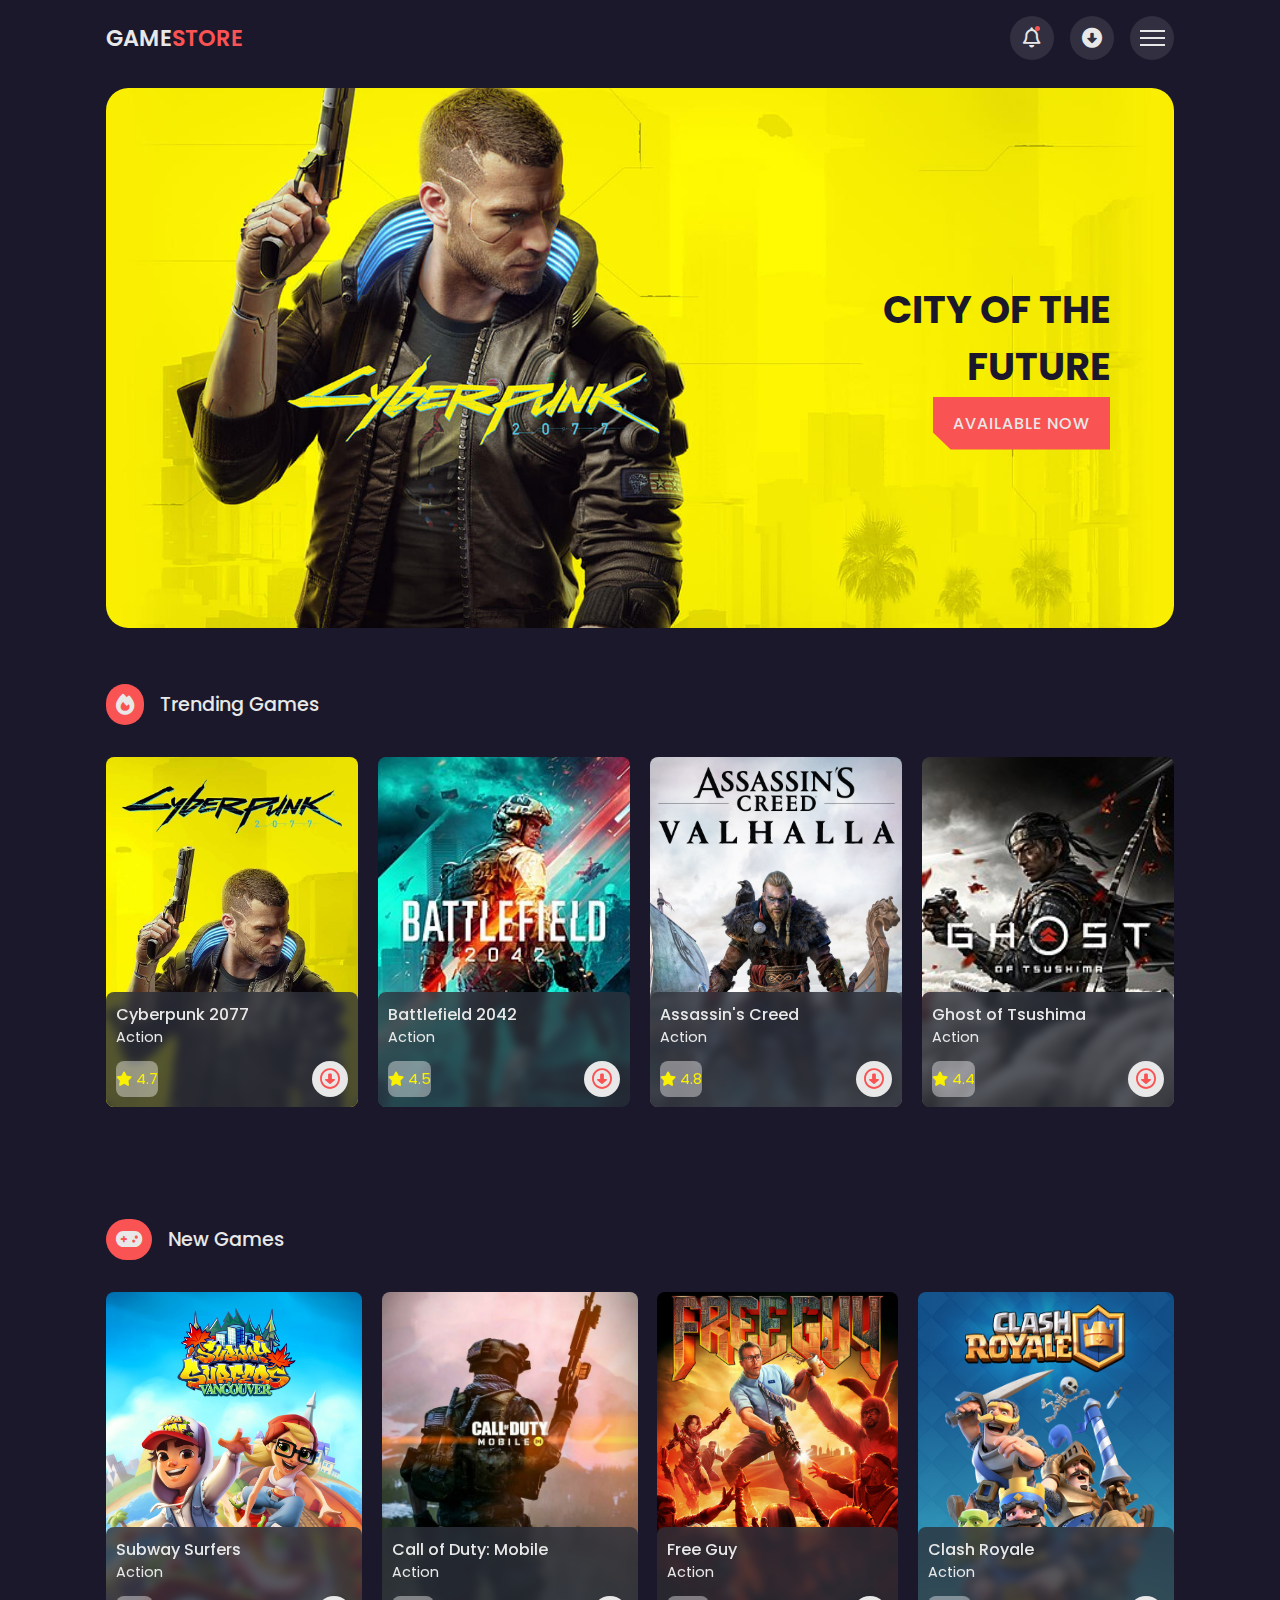
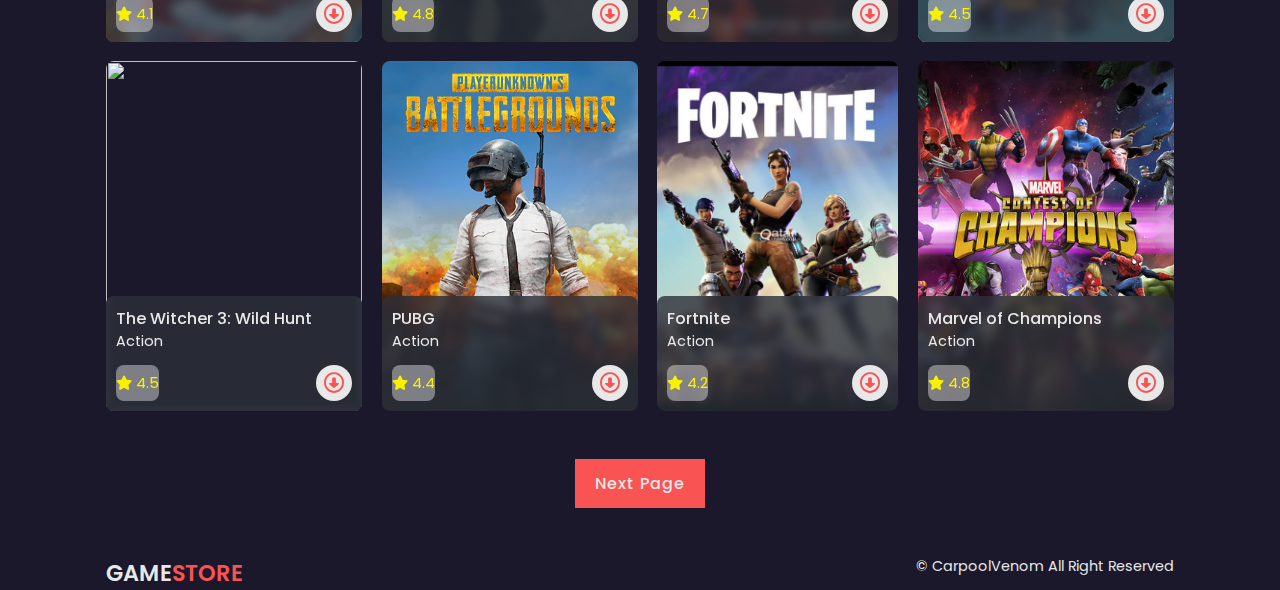
==== index.html @ 016699d4 "gamingwebsite" ====
<!DOCTYPE html>
<html lang="en">
<head>
    <meta charset="UTF-8">
    <meta http-equiv="X-UA-Compatible" content="IE=edge">
    <meta name="viewport" content="width=device-width, initial-scale=1.0">
    <title>Gaming website</title>
    <link rel="stylesheet" href="style.css">
    <link rel="stylesheet" href="https://cdnjs.cloudflare.com/ajax/libs/font-awesome/6.2.1/css/all.min.css">
    <!-- fav icon -->
    <link rel="shortcut icon" href="images/img/fav.png" type="image/x-icon">
    <!-- Swiper css file link -->
    <link rel="stylesheet" href="swiper-bundle.min.css">
</head>
<body>
    <!-- custom scroll bar -->
    <div class="progress">
        <div class="progress-bar" id="scroll-bar">

        </div>
    </div>
    <!-- header -->
    <header>
        <!-- nav -->
        <div class="nav container">
            <!-- logo -->
            <a href="index.html" class="logo">Game<span>Store</span></a>
             <!-- Nav Icons -->
             <div class="nav-icons">
                <i class="fa-regular fa-bell" id="bell-icon"><span></span></i>
                <i class="fa-sharp fa-solid fa-circle-down"></i>
                <div class="menu-icon">
                    <div class="line1"></div>
                    <div class="line2"></div>
                    <div class="line3"></div>
                </div>
             </div>
             <!-- menu -->
             <div class="menu">
                <img src="images/img/menu.png">
                <div class="navbar">
                    <li><a href="index.html">Home</a></li>
                    <li><a href="#trending">Trending</a></li>
                    <li><a href="#new">New Games</a></li>
                    <li><a href="#action">Action Games</a></li>
                    <li><a href="#contact">Contact Us</a></li>
                </div>
             </div>
             <!-- notification -->
             <div class="notification">
                <div class="notification-box">
                <i class="fa-solid fa-circle-check"></i>
                <p>Congratulation, Your game download Successfully.</p>
                </div>
                    <div class="notification-box box-color">
                    <i class="fa-solid fa-circle-xmark"></i>
                    <p>Could not apply changes.</p>
                    </div>    
             </div>

        </div>
    </header>   
<!-- home sectoin starts -->
 <section class="home container" id="home">
    <img src="images/img/home.png" alt="">
    <div class="home-text">
     <h1>CITY OF THE <br> FUTURE</h1>
     <a href="#" class="btn">Available Now</a>   
    </div>
 </section>
<!-- home section ends -->

<!-- Trending section start -->
<section class="trending container" id="trending">
    <div class="heading">
        <i class="fa-solid fa-fire"></i>
        <h2>Trending Games</h2>   
    </div>
    <!-- content -->
    <div class="trending-content swiper">
        <div class="swiper-wrapper">
            <!--slide 1  -->
        <div class="swiper-slide">
        <div class="box">
        <img src="images/img/trending1.webp" alt="">
        <div class="box-text">
            <h2>Cyberpunk 2077</h2>
            <h3>Action</h3>
            <div class="rating-download">
                <div class="rating">
                    <i class="fa-solid fa-star"></i> 
                    <span>4.7</span>
                </div>
                <a href="#" class="box-btn"><i class="fa-regular fa-circle-down"></i></a>
            </div>
        </div>
    </div>
</div>

            <!--slide 2  -->
            <div class="swiper-slide">
                <div class="box">
                <img src="images/img/trending2.jpg" alt="">
                <div class="box-text">
                    <h2>Battlefield 2042</h2>
                    <h3>Action</h3>
                    <div class="rating-download">
                        <div class="rating">
                            <i class="fa-solid fa-star"></i> 
                            <span>4.5</span>
                        </div>
                        <a href="#" class="box-btn"><i class="fa-regular fa-circle-down"></i></a>
                    </div>
                </div>
            </div>
        </div>

                    <!--slide 3  -->
                    <div class="swiper-slide">
                        <div class="box">
                        <img src="images/img/trending3.jpg" alt="">
                        <div class="box-text">
                            <h2>Assassin's Creed</h2>
                            <h3>Action</h3>
                            <div class="rating-download">
                                <div class="rating">
                                    <i class="fa-solid fa-star"></i> 
                                    <span>4.8</span>
                                </div>
                                <a href="#" class="box-btn"><i class="fa-regular fa-circle-down"></i></a>
                            </div>
                        </div>
                    </div>
                </div>


                            <!--slide 4  -->
        <div class="swiper-slide">
            <div class="box">
            <img src="images/img/trending4.jpg" alt="">
            <div class="box-text">
                <h2>Ghost of Tsushima</h2>
                <h3>Action</h3>
                <div class="rating-download">
                    <div class="rating">
                        <i class="fa-solid fa-star"></i> 
                        <span>4.4</span>
                    </div>
                    <a href="#" class="box-btn"><i class="fa-regular fa-circle-down"></i></a>
                </div>
            </div>
        </div>
    </div>         
    
                      <!--slide 5  -->
                     <div class="swiper-slide">
                         <div class="box">
                         <img src="images/img/trending5.png" alt="">
                         <div class="box-text">
                             <h2>GTA V</h2>
                             <h3>Action</h3>
                             <div class="rating-download">
                                 <div class="rating">
                                     <i class="fa-solid fa-star"></i> 
                                     <span>4.5</span>
                                 </div>
                                 <a href="#" class="box-btn"><i class="fa-regular fa-circle-down"></i></a>
                             </div>
                         </div>
                     </div>
                 </div>

        <!--slide 6  -->
        <div class="swiper-slide">
            <div class="box">
            <img src="images/img/trending6.jpg" alt="">
            <div class="box-text">
                <h2>Dying Light 2</h2>
                <h3>Action</h3>
                <div class="rating-download">
                    <div class="rating">
                        <i class="fa-solid fa-star"></i> 
                        <span>4.2</span>
                    </div>
                    <a href="#" class="box-btn"><i class="fa-regular fa-circle-down"></i></a>
                </div>
            </div>
        </div>
    </div>

          <!--slide 7  -->
          <div class="swiper-slide">
            <div class="box">
            <img src="images/img/trending7.png" alt="">
            <div class="box-text">
                <h2>Halo Infinite</h2>
                <h3>Action</h3>
                <div class="rating-download">
                    <div class="rating">
                        <i class="fa-solid fa-star"></i> 
                        <span>4.3</span>
                    </div>
                    <a href="#" class="box-btn"><i class="fa-regular fa-circle-down"></i></a>
                </div>
            </div>
        </div>
    </div>

          <!--slide 8  -->
          <div class="swiper-slide">
            <div class="box">
            <img src="images/img/trending8.png" alt="">
            <div class="box-text">
                <h2>Resident Evil Village</h2>
                <h3>Action</h3>
                <div class="rating-download">
                    <div class="rating">
                        <i class="fa-solid fa-star"></i> 
                        <span>4.8</span>
                    </div>
                    <a href="#" class="box-btn"><i class="fa-regular fa-circle-down"></i></a>
                </div>
            </div>
        </div>
    </div>
 

</div>


</div>
</section>
<!-- Trending section ends -->
<!-- New Section Start -->
<section class="new container" id="new">
    <div class="heading">
        <i class="fa-solid fa-gamepad"></i>
        <h2>New Games</h2>   
    </div>
    <!-- content  -->
    <div class="new-content container">
        <!-- box 1 -->
        <div class="box">
            <img src="images/img/new1.jpg" alt="">
            <div class="box-text">
                <h2>Subway Surfers</h2>
                <h3>Action</h3>
                <div class="rating-download">
                    <div class="rating">
                        <i class="fa-solid fa-star"></i> 
                        <span>4.1</span>
                    </div>
                    <a href="download.html" class="box-btn"><i class="fa-regular fa-circle-down"></i></a>
                </div>
            </div>
        </div>

                <!-- box 2 -->
                <div class="box">
                    <img src="images/img/new2.jpg" alt="">
                    <div class="box-text">
                        <h2>Call of Duty: Mobile</h2>
                        <h3>Action</h3>
                        <div class="rating-download">
                            <div class="rating">
                                <i class="fa-solid fa-star"></i> 
                                <span>4.8</span>
                            </div>
                            <a href="#" class="box-btn"><i class="fa-regular fa-circle-down"></i></a>
                        </div>
                    </div>
                </div>

                          <!-- box 3 -->
                          <div class="box">
                            <img src="images/img/new3.jpg" alt="">
                            <div class="box-text">
                                <h2>Free Guy</h2>
                                <h3>Action</h3>
                                <div class="rating-download">
                                    <div class="rating">
                                        <i class="fa-solid fa-star"></i> 
                                        <span>4.7</span>
                                    </div>
                                    <a href="#" class="box-btn"><i class="fa-regular fa-circle-down"></i></a>
                                </div>
                            </div>
                        </div>


                 <!-- box 4 -->
                <div class="box">
                    <img src="images/img/new4.jpg" alt="">
                    <div class="box-text">
                        <h2>Clash Royale</h2>
                        <h3>Action</h3>
                        <div class="rating-download">
                            <div class="rating">
                                <i class="fa-solid fa-star"></i> 
                                <span>4.5</span>
                            </div>
                            <a href="#" class="box-btn"><i class="fa-regular fa-circle-down"></i></a>
                        </div>
                    </div>
                </div>

                          <!-- box 5 -->
                          <div class="box">
                            <img src="images/img/532666.jpg" alt="">
                            <div class="box-text">
                                <h2>The Witcher 3: Wild Hunt</h2>
                                <h3>Action</h3>
                                <div class="rating-download">
                                    <div class="rating">
                                        <i class="fa-solid fa-star"></i> 
                                        <span>4.5</span>
                                    </div>
                                    <a href="#" class="box-btn"><i class="fa-regular fa-circle-down"></i></a>
                                </div>
                            </div>
                        </div>

                <!-- box 6 -->
                <div class="box">
                    <img src="images/img/new6.png" alt="">
                    <div class="box-text">
                        <h2>PUBG</h2>
                        <h3>Action</h3>
                        <div class="rating-download">
                            <div class="rating">
                                <i class="fa-solid fa-star"></i> 
                                <span>4.4</span>
                            </div>
                            <a href="#" class="box-btn"><i class="fa-regular fa-circle-down"></i></a>
                        </div>
                    </div>
                </div>

                          <!-- box 7 -->
                          <div class="box">
                            <img src="images/img/new7.png" alt="">
                            <div class="box-text">
                                <h2>Fortnite</h2>
                                <h3>Action</h3>
                                <div class="rating-download">
                                    <div class="rating">
                                        <i class="fa-solid fa-star"></i> 
                                        <span>4.2</span>
                                    </div>
                                    <a href="#" class="box-btn"><i class="fa-regular fa-circle-down"></i></a>
                                </div>
                            </div>
                        </div>

                <!-- box 8 -->
                <div class="box">
                    <img src="images/img/new8.jpg" alt="">
                    <div class="box-text">
                        <h2>Marvel of Champions</h2>
                        <h3>Action</h3>
                        <div class="rating-download">
                            <div class="rating">
                                <i class="fa-solid fa-star"></i> 
                                <span>4.8</span>
                            </div>
                            <a href="#" class="box-btn"><i class="fa-regular fa-circle-down"></i></a>
                        </div>
                    </div>
                </div>
            
                </div>
            <div class="next-page">
                <a href="#">Next Page</a>
            </div>
        </section>
        <!-- New Section End -->
        <!-- copyright -->
        <div class="copyright container">
            <a href="#" class="logo">Game<span>Store</span></a>
            <p>&#169; CarpoolVenom All Right Reserved</p>
        </div>









</body>
    <!-- Link swiper file -->
    <script src="swiper-bundle.min.js"></script>
    <!-- link to js -->
    <script src="script.js"></script>

</html>
---- style.css ----
@import url('https://fonts.googleapis.com/css2?family=Kenia&family=Poppins&display=swap');

*{
font-family: 'Poppins', sans-serif;
margin: 0;
padding: 0;
scroll-behavior: smooth;
box-sizing: border-box;
list-style: none;
text-decoration: none;
scroll-padding-top: 2rem;

}

/* variables */
:root{
    --main-color:#fa5353;
    /* second color choice */
    /* main-color:#0d81ec; */
    --dark-color:#1b182b;
    --light-color:#322f40;
    --text-color:hsl(0,0%,91%);
}

::selection{
    color: var(--text-color);
    background: var(--main-color);
}

section{
    padding: 4rem 0 3rem;
}

img{
    width: 100%;
}

body{
    color: var(--text-color);
    background: var(--dark-color);
}

.container{
    max-width: 1068px;
    margin: auto;
    width: 100%;
}

header{
    position: fixed;
    top: 0;
    left: 0;
    width: 100%;
    background: var(--dark-color);
    z-index: 100;
}

/* nav */
.nav{
    display: flex;
    align-items: center;
    justify-content: center;
    padding: 16px 0;
}

/* logo */
.logo{
    font-size: 1.4rem;
    font-weight: 600;
    color: var(--text-color);
    text-transform: uppercase;
    margin: 0 auto 0 0;
}

.logo span{
    color: var(--main-color);
}

/* nav icons*/
.nav-icons{
    display: flex;
    align-items: center;
    column-gap: 1rem;
}

.nav-icons .fa-regular{
    font-size: 20px;
    height: 44px;
    width: 44px;
    display: grid;
    place-items: center;
    color: var(--text-color);
    background: var(--light-color);
    border-radius: 50%;
    cursor: pointer;
}

.nav-icons .fa-sharp{
    font-size: 20px;
    height: 44px;
    width: 44px;
    display: grid;
    place-items: center;
    color: var(--text-color);
    background: var(--light-color);
    border-radius: 50%;
    cursor: pointer;

}

#bell-icon{
    position: relative;
}

#bell-icon span{
    content: "";
    width: 5px;
    height: 5px;
    border-radius: 50%;
    background: var(--main-color);
    position: absolute;
    top: 10px;
    right: 14px;
}

/* menu icon */
.menu-icon{
  display: flex;
  flex-direction: column;
  align-items: center;
  justify-content: center;
  row-gap: 5px;
  height: 44px;
  width: 44px;
  border-radius: 50%;
  background: var(--light-color);
  cursor: pointer;
  z-index: 200;
  transition: 0.3s;
}

.menu-icon div{
    display: block;
    background: var(--text-color);
    height: 2px;
    width: 25px;
    transition: 0.3s;
}

.move .line1{
    transform: rotate(-45deg) translate(-5px, 5px);
}

.move .line2{
    opacity: 0;
}
.move .line3{
    transform: rotate(45deg) translate(-5px, -5px);
}

/* menu */
.menu{
    position: fixed;
    left: 0;
    top: 0;
    height: 100vh;
    width: 100%;
    background: rgba(0, 0, 14, 0.9);
    z-index: 106;
    display: flex;
    align-items: center;
    justify-content: space-between;
    transition: 0.5s;
    clip-path: circle(0% at 100% 0%);
}

.menu.active{
    clip-path: circle(144% at 100% 0%);

}

.menu img{
    width: 700px;
}

.navbar{
    display: grid;
    row-gap: 1rem;
    text-align: right;
    padding-right: 2rem;
}

.navbar a{
    font-size: 1.6rem;
    color: var(--text-color);
    font-weight: 500;
    transition: 0.2s;
}

.navbar a:hover{
    border-bottom: 4px solid var(--main-color);
    font-size: 1.8rem;
}

/* notification */
.notification{
    position: absolute;
    top: 110%;
    right: 5rem;
    background: var(--light-color);
    width: 300px;
    height: 350px;
    border-radius: 0.5rem;
    padding: 10px;
    display: flex;
    flex-direction: column;
    row-gap: 1rem;
    clip-path: circle(0% at 100% 0%);
}

.notification.active{
    clip-path: circle(144% at 100% 0%);
    transition: 0.3s;
}

.notification-box{
    display: flex;
    align-items: baseline;
    column-gap: 1rem;
    border-radius: 0.5rem;
    background: var(--dark-color);
    padding: 10px;
}

.notification-box .fa-solid{
    color: #faf102;
}

.box-color{
    background: hsl(0, 0%, 100%, 0.4);
}

.box-color .fa-circle-xmark{
    color: var(--main-color);
}

.home{
    position: relative;
    min-height: 540px;
    display: flex;
    align-items: center;
    justify-content: flex-end;
    margin-top: 5rem;
}

.home img{
    position: absolute;
    width: 100%;
    height: 100%;
    object-fit: cover;
    border-radius: 1.4rem;
    z-index: -1;

}

.home-text{
    padding-right: 4rem;
    text-align: right;
}

.home-text h1{
    font-size: 2.4rem;
    text-transform: uppercase;
    color: var(--dark-color);
    margin-bottom: 1rem;
}

.btn{
    background: var(--main-color);
    padding: 15px 20px;
    color: var(--text-color);
    text-transform: uppercase;
    font-size: 1rem;
    letter-spacing: 1px;
    font-weight: 500;
    clip-path: polygon(0 0, 100% 0%, 100% 100%, 10% 100%, 0% 68%);
}

.btn:hover{
    background: var(--light-color);
    transition: 0.3s all linear;
}

/* Heading */
.heading{
    display: flex;
    align-items: center;
    column-gap: 1rem;
    margin-bottom: 2rem;
}

.heading .fa-fire{
    font-size: 21px;
    color: var(--text-color);
    background: var(--main-color);
    padding: 10px;
    border-radius: 5rem;
}

.heading h2{
    font-size: 1.2rem;
    font-weight: 500;
}

.box{
    position: relative;
    width: 100%;
    height: 350px;
    border-radius: 0.5rem;
} 

   .box img{
    width: 100%;
    height: 100%;
    object-fit: cover;
    border-radius: 0.5rem;
}

.box .box-text{
    position: absolute;
    right: 0;
    left: 0;
    bottom: 0;
    padding: 10px;
    background: hsl(227, 14%, 20%, 0.8);
    backdrop-filter: blur(4px);
    border-radius: 0.5rem;
}

.box .box-text h2{
    font-size: 1rem;
    font-weight: 500;
}

.box .box-text h3{
    font-size: 0.9rem;
    font-weight: 400;
    margin-bottom: 0.8rem;
}

.rating-download{
    display: flex;
    justify-content: space-between;
}

.rating{
    display: flex;
    align-items: center;
    column-gap: 4px;
    background: hsl(0, 0%, 100%, 0.4);
    border-radius: 0.5rem;
}

.rating .fa-star{
    color: #faf102;
    font-size: 0.9rem;
}

.rating span{
    color: #faf102;
    font-size: 0.9rem;
}

.box-btn .fa-circle-down{
    padding: 8px;
    background: var(--text-color);
    border-radius: 5rem;
    color: var(--main-color);
    font-weight: 400;
    font-size: 20px;
}

.box-btn .fa-circle-down:hover{
    background: var(--dark-color);
}

.heading .fa-gamepad{
    font-size: 21px;
    color: var(--text-color);
    background: var(--main-color);
    padding: 10px;
    border-radius: 5rem;
}

/* new */
 .new-content{
   display: grid;
   grid-template-columns: repeat(auto-fit, minmax(240px, auto));
   gap: 1.2rem;
}

.next-page{
    display: flex;
    justify-content: center;
    align-items: center;
    margin-top: 3rem;

}

.next-page a{
    background: var(--main-color);
    padding: 12px 20px;
    color: var(--text-color);
    letter-spacing: 1px;
    font-weight: 500;
}

.next-page a:hover{
    background: var(--light-color);
    transition: 0.3s all linear;
}

.copyright{
    display: flex;
    justify-content: space-between;
}

.copyright p{
    font-size: 0.9rem;
    color: var(--text-color);
}

/* download page css */
.video-container video{
    width: 100%;
    aspect-ratio: 16/9;
}

.video-container{
    margin-top: 5rem;
}

.about{
    margin-top: 2rem;
}

.about h2{
    display: inline-flex;
    font-size: 1.4rem;
    font-weight: 500;
    border-bottom: 4px solid var(--main-color);
}

.about p{
    font-size: 0.938rem;
    margin-top: 1rem;
    text-align: justify;
}

.screenshots h2{
    display: inline-flex;
    font-size: 1.4rem;
    font-weight: 500;
    border-bottom: 4px solid var(--main-color);
    margin: 1.6rem 0;

}

.screenshots-content{
    display: grid;
    grid-template-columns: repeat(auto-fit, minmax(250px, auto));
    gap: 10px;
    justify-content: center;
    max-width: 800px;
    margin: auto;
    width: 100%;
}

.screenshots-content img{
    width: 100%;
    height: 440px;
    object-fit: cover;
}

.download{
    max-width: 800px;
    margin: auto;
    width: 100%;
    display: grid;
    justify-content: center;
    margin-top: 2rem;

}

.download h2{
    text-align: center;
    font-size: 1.4rem;
    font-weight: 500;
    margin: 1.6rem 0;
}

.download-links{
    display: grid;
    grid-template-columns: repeat(3, 1fr);
    gap: 10px;
    margin-bottom: 2rem;
}

.download-links a{
    text-align: center;
    background: var(--main-color);
    padding: 12px 20px;
    color: var(--text-color);
    letter-spacing: 1px;
    font-weight: 500;
}

.download-links a:hover{
    background: var(--light-color);
    transition: 0.3s all linear;
}

/* display  block for default scroll bar*/
html::-webkit-scrollbar{
    display: none;
}

/* custom scroll bar */
.progress{
  position: fixed;
  top: 0;
  left: 0;
  width: 100%;
  height: 4px;
  z-index: 300;
}

.progress-bar{
    height: 4px;
    background: var(--main-color);
    width: 0%;
}

/* making responsive / breakpoints */
 @media (max-width:1080px){
    .container{
        margin: 0 auto;
        width: 90%;
    }

    .nav{
        padding: 10px 0;
    }
    .notification{
        right: 4rem;
    }
    .menu img {
        width: 500px;
    }
    section{
        padding: 3rem 0 2rem;
    }
    .home{
        margin-top: 4rem !important;
        min-height: 440px;     
    }
    .home img{
        border-radius: 1rem;
    }
    .new-content{
        grid-template-columns: repeat(auto-fit, minmax(200px, auto));
    }
    .video-container{
        margin-top: 5rem !important;
    }
 }

 /* for medium device */
 @media(max-width:774px){
    .notification{
        right: 1rem;
    }
    .menu img{
       width: 400px;
    }
    .home{
        min-height: 300px;
    }
    .home-text h1{
        font-size: 2rem;
    }
    .btn{
        padding: 12px 17px;
    }
    .screenshots-content{
     grid-template-columns: repeat(auto-fit, minmax(250px, 300px));
    }
 }
 @media(max-width: 560px){
    .menu img{
        display: none;
    }
    .menu{
        justify-content: flex-end;
    }
    .nav{
        padding: 8px 0;
    }
    .nav-icons .bx,
    .menu-icon{
        height: 40px;
        width: 40px;
    }
    .home{
      min-height: 240px;
    }
    .home-text{
        padding-right: 1rem;
    }
    p{
        font-size: 0.875rem;
    }
    .download-links{
        grid-template-columns: 1fr;
    }
 }

 /* for small devices */
 @media (max-width:360px){
    .logo{
        font-size: 1.2rem;
    }
    .navbar a{
        font-size: 1.3rem;
    }
    .navbar a:hover{
        font-size: 1.4rem;
    }
    .notification{
        width: 270px;
    }
    .home{
        min-height: 214px;
    }
    .home-text h1{
        font-size: 1.4rem;
    }
    .heading .bx{
        padding: 8px;
    }
    .heading h2{
        font-size: 1.1rem;
    }
    .box{
        height: 420px;
    }
    .copyright{
        flex-direction: column;
        align-items: center;
        row-gap: 1rem;
    }
    .copyright .logo{
        margin: 0;
    }
    .about h2,
    .screenshots h2 .download h2{
        font-size: 1.2rem;
    }
 }
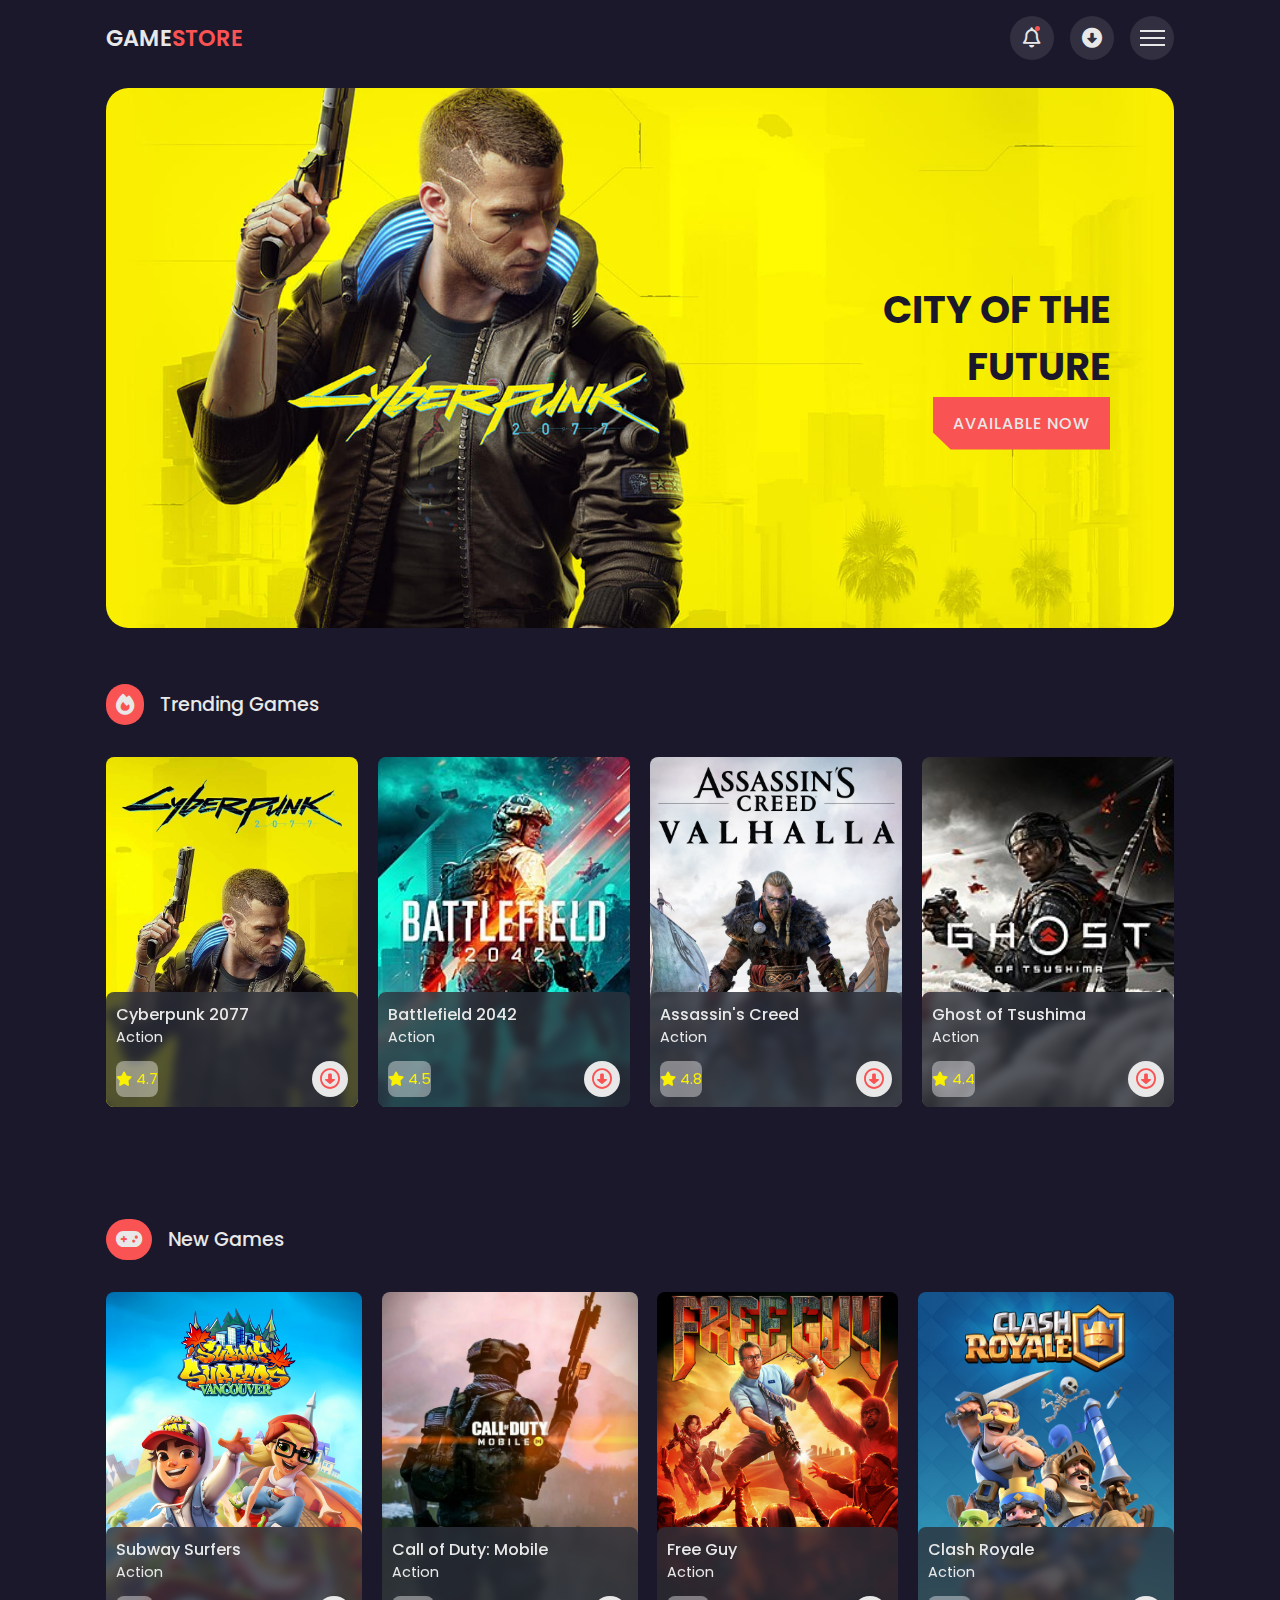
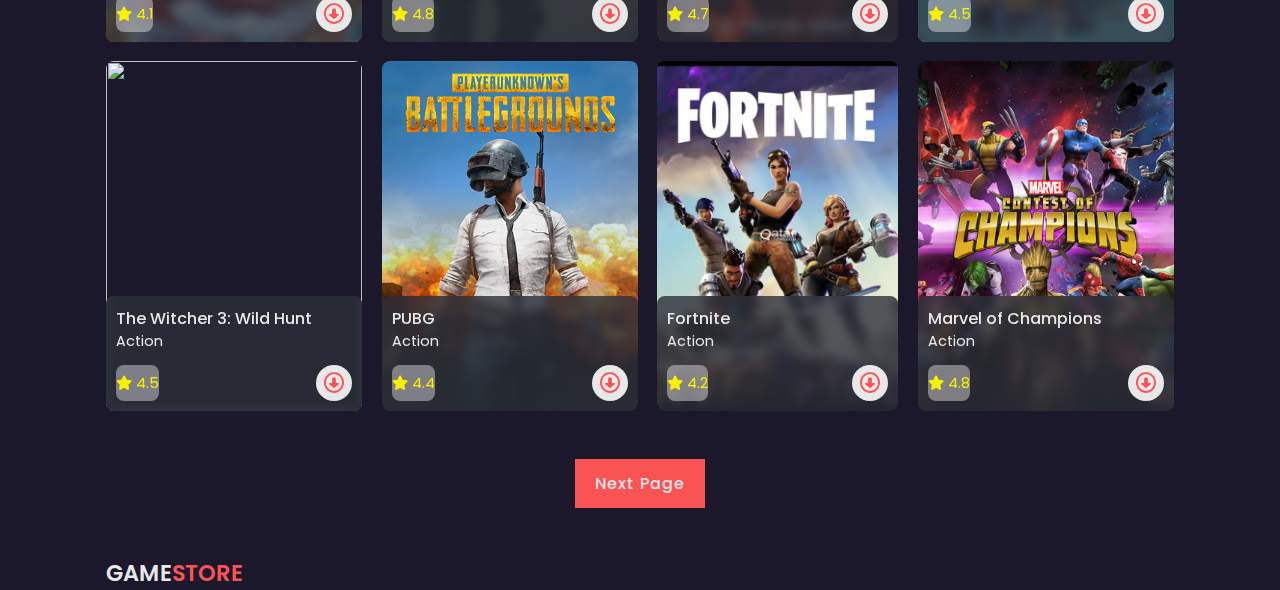
==== commit 0ce17e07: "message" ====
--- a/index.html
+++ b/index.html
@@ -377,7 +377,6 @@
         <!-- copyright -->
         <div class="copyright container">
             <a href="#" class="logo">Game<span>Store</span></a>
-            <p>&#169; CarpoolVenom All Right Reserved</p>
         </div>
 
 
